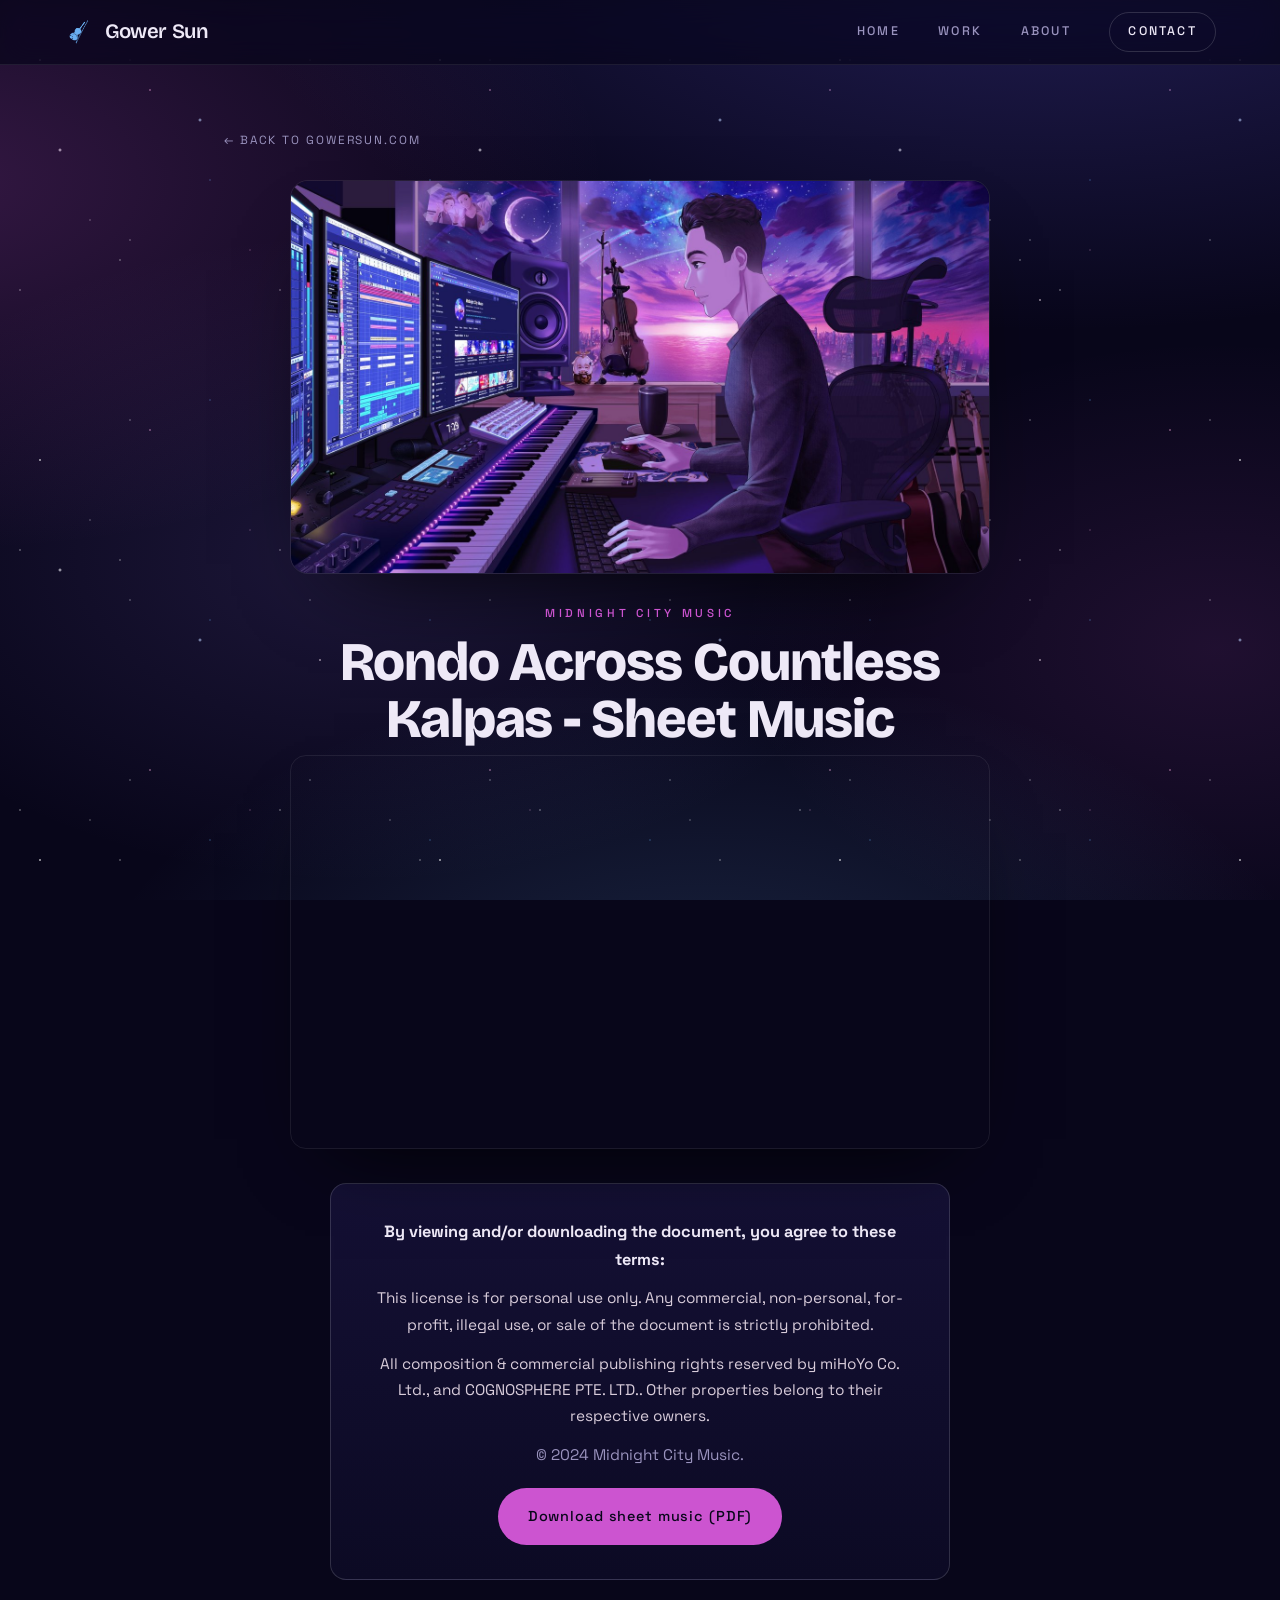
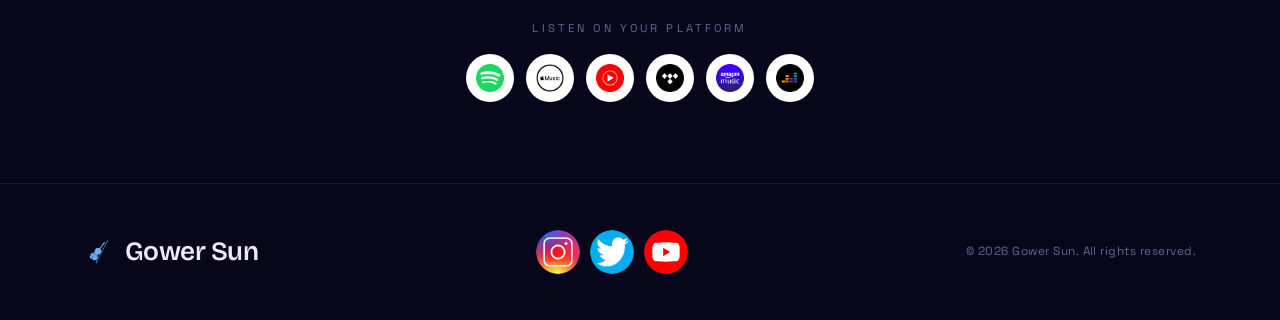
==== acheron-blackswan-dance.html @ 5f8163a7 "Add files via upload" ====
<!DOCTYPE html>
<html lang="en">
<head>
  <meta charset="UTF-8" />
  <meta name="viewport" content="width=device-width, initial-scale=1.0" />
  <meta name="robots" content="noindex" />
  <title>Rondo Across Countless Kalpas — Sheet Music · Gower Sun</title>
  <meta name="description" content="Free violin lead sheet music for Rondo Across Countless Kalpas (Acheron × Black Swan), arranged by Gower Sun (Midnight City Music)." />
  <link rel="icon" href="assets/favicon.svg" type="image/svg+xml" />
  <link rel="preconnect" href="https://fonts.googleapis.com" />
  <link rel="preconnect" href="https://fonts.gstatic.com" crossorigin />
  <link href="https://fonts.googleapis.com/css2?family=Bricolage+Grotesque:opsz,wght@12..96,600..800&family=Fraunces:ital,opsz,wght@1,9..144,400&family=Space+Grotesk:wght@400;500;600&display=swap" rel="stylesheet" />
  <link rel="stylesheet" href="assets/css/style.css" />
</head>
<body>
  <header class="nav is-scrolled" id="nav">
    <a class="nav__brand" href="index.html" aria-label="Gower Sun — home">
      <img class="nav__mark" src="assets/favicon.svg" alt="" aria-hidden="true" />
      <span>Gower Sun</span>
    </a>
    <nav class="nav__links" aria-label="Primary">
      <a class="nav__link" href="index.html">Home</a>
      <a class="nav__link" href="index.html#work">Work</a>
      <a class="nav__link" href="index.html#composer">About</a>
      <a class="nav__link nav__link--cta" href="index.html#contact">Contact</a>
    </nav>
  </header>

  <main class="subpage">
    <div class="wrap">
      <a class="backlink" href="index.html">&larr; Back to gowersun.com</a>
      <div class="sheet">
        <img class="sheet__banner" src="assets/img/mcm/gower-lofi.jpg" alt="Gower Sun — Midnight City Music" />
        <span class="eyebrow sheet__eyebrow">Midnight City Music</span>
        <h1 class="sheet__title">Rondo Across Countless Kalpas - Sheet Music</h1>

        <div class="video-embed">
          <iframe src="https://www.youtube.com/embed/4YBAHceBN7g?rel=0" title="Rondo Across Countless Kalpas — Gower Sun"
            loading="lazy"
            allow="accelerometer; autoplay; clipboard-write; encrypted-media; gyroscope; picture-in-picture; web-share" allowfullscreen></iframe>
        </div>

        <div class="terms">
          <strong>By viewing and/or downloading the document, you agree to these terms:</strong>
          <p>This license is for personal use only. Any commercial, non-personal, for-profit, illegal use, or sale of the document is strictly prohibited.</p>
          <p>All composition &amp; commercial publishing rights reserved by miHoYo Co. Ltd., and COGNOSPHERE PTE. LTD.. Other properties belong to their respective owners.</p>
          <p>&copy; 2024 Midnight City Music.</p>
          <a class="btn terms__download" href="assets/files/rondo-kalpas-violin.pdf" download>Download sheet music (PDF)</a>
        </div>

        <div class="streaming-block">
          <p class="streaming-block__label">Listen on your platform</p>
          <div class="streaming-row">
            <a href="https://open.spotify.com/artist/7m8WHbipF4Y3BpIiMeiUiY" target="_blank" rel="noopener" aria-label="Spotify"><img src="assets/img/mcm/spotify.png" alt="Spotify" /></a>
            <a href="https://music.apple.com/artist/midnight-city-music/1606535807" target="_blank" rel="noopener" aria-label="Apple Music"><img src="assets/img/mcm/apple-music-black.png" alt="Apple Music" /></a>
            <a href="https://music.youtube.com/channel/UCaTIL37a2ff7Pj2XrF3CdkQ" target="_blank" rel="noopener" aria-label="YouTube Music"><img src="assets/img/mcm/youtube-music.png" alt="YouTube Music" /></a>
            <a href="https://listen.tidal.com/artist/30380402" target="_blank" rel="noopener" aria-label="Tidal"><img src="assets/img/mcm/tidal.png" alt="Tidal" /></a>
            <a href="https://music.amazon.ca/artists/B09R78QPCX/midnight-city-music" target="_blank" rel="noopener" aria-label="Amazon Music"><img src="assets/img/mcm/amazon-music.png" alt="Amazon Music" /></a>
            <a href="https://www.deezer.com/en/artist/158646762" target="_blank" rel="noopener" aria-label="Deezer"><img src="assets/img/mcm/deezer.png" alt="Deezer" /></a>
          </div>
        </div>
      </div>
    </div>
  </main>

  <footer class="footer">
    <div class="wrap footer__grid">
      <div class="footer__brand"><img class="nav__mark" src="assets/favicon.svg" alt="" aria-hidden="true" />Gower Sun</div>
      <div class="socials" aria-label="Profiles">
        <a class="social social--icon" href="https://instagram.com/gower_music" target="_blank" rel="noopener" aria-label="Instagram"><img src="assets/img/social/instagram.png" alt="Instagram" /></a>
        <a class="social social--icon" href="https://twitter.com/gowersun" target="_blank" rel="noopener" aria-label="Twitter"><img src="assets/img/social/twitter.png" alt="Twitter" /></a>
        <a class="social social--icon social--yt" href="https://www.youtube.com/@gowersun/" target="_blank" rel="noopener" aria-label="YouTube"><img src="assets/img/social/youtube.png" alt="YouTube" /></a>
      </div>
      <div class="footer__legal">&copy; <span id="year"></span> Gower Sun. All rights reserved.</div>
    </div>
  </footer>
  <script>document.getElementById("year").textContent = new Date().getFullYear();</script>
</body>
</html>
---- assets/css/style.css ----
/* ============================================================
   GOWER SUN — Composer · Producer · Violinist
   Design system: near-black "ink" + electric cyan signal.
   Signature: a living bowed-string waveform threading the page.
   ============================================================ */

:root {
  /* Cinematic galaxy — deep space indigo with nebula pink/blue */
  --ink:      #08061A;   /* deep space */
  --ink-2:    #0C0A24;
  --panel:    #141034;   /* indigo panel */
  --panel-2:  #1C1547;
  --cyan:     #CC54D0;   /* nebula orchid — primary (var name kept for legacy refs) */
  --cyan-dim: #8E3AA0;
  --electric: #6AAFF2;   /* sky/periwinkle blue — secondary */
  --amber:    #EBA4D2;   /* soft nebula pink highlight */
  --indigo:   #4A42AE;   /* deep indigo */
  --indigo-lt:#6E66DE;   /* lighter indigo — same hue, brighter */
  --bone:     #EEE9F7;   /* soft lavender-white */
  --slate:    #9A93BE;
  --slate-2:  #6B6493;
  --line:     rgba(255,255,255,0.08);
  --line-2:   rgba(255,255,255,0.15);

  --shadow-glow: 0 0 0 1px rgba(204,84,208,0.25), 0 18px 60px -20px rgba(204,84,208,0.35);

  --font-display: "Bricolage Grotesque", "Space Grotesk", system-ui, sans-serif;
  --font-serif:   "Fraunces", Georgia, serif;
  --font-body:    "Space Grotesk", system-ui, -apple-system, sans-serif;

  --wrap: 1240px;
  --gutter: clamp(20px, 5vw, 72px);

  --ease-out: cubic-bezier(.16, 1, .3, 1);
}

* { box-sizing: border-box; }

html { scroll-behavior: smooth; -webkit-text-size-adjust: 100%; }
@media (prefers-reduced-motion: reduce) {
  html { scroll-behavior: auto; }
}

body {
  margin: 0;
  background-color: var(--ink);
  /* deep-space nebula clouds (fixed) + a dense multi-layer starfield */
  background-image:
    radial-gradient(120% 85% at 82% -10%, rgba(74,66,174,0.42), transparent 55%),
    radial-gradient(95% 75% at -5% 20%, rgba(204,84,208,0.22), transparent 55%),
    radial-gradient(90% 80% at 55% 118%, rgba(106,175,242,0.20), transparent 55%),
    radial-gradient(70% 60% at 28% 62%, rgba(138,110,220,0.16), transparent 60%),
    radial-gradient(60% 55% at 95% 72%, rgba(204,84,208,0.12), transparent 62%),
    radial-gradient(1px 1px at 20px 30px, rgba(255,255,255,0.85), transparent),
    radial-gradient(1.5px 1.5px at 150px 90px, rgba(235,164,210,0.7), transparent),
    radial-gradient(1px 1px at 210px 180px, rgba(106,175,242,0.65), transparent),
    radial-gradient(1px 1px at 90px 220px, rgba(255,255,255,0.6), transparent),
    radial-gradient(1px 1px at 130px 60px, rgba(255,255,255,0.7), transparent),
    radial-gradient(2px 2px at 60px 150px, rgba(255,255,255,0.9), transparent),
    radial-gradient(1px 1px at 250px 250px, rgba(235,164,210,0.55), transparent),
    radial-gradient(1.5px 1.5px at 300px 40px, rgba(160,190,255,0.7), transparent);
  background-repeat: no-repeat, no-repeat, no-repeat, no-repeat, no-repeat, repeat, repeat, repeat, repeat, repeat, repeat, repeat, repeat;
  background-size: auto, auto, auto, auto, auto, 260px 260px, 340px 340px, 220px 220px, 300px 300px, 180px 180px, 420px 420px, 280px 280px, 500px 500px;
  background-attachment: fixed, fixed, fixed, fixed, fixed, fixed, fixed, fixed, fixed, fixed, fixed, fixed, fixed;
  color: var(--bone);
  font-family: var(--font-body);
  font-size: 16px;
  line-height: 1.6;
  -webkit-font-smoothing: antialiased;
  text-rendering: optimizeLegibility;
  overflow-x: hidden;
}

/* a second, brighter starfield that gently twinkles (opacity = GPU-composited) */
body::before {
  content: ""; position: fixed; inset: 0; z-index: -1; pointer-events: none;
  background-image:
    radial-gradient(1.5px 1.5px at 40px 60px, rgba(255,255,255,0.95), transparent),
    radial-gradient(2px 2px at 200px 120px, rgba(190,210,255,0.85), transparent),
    radial-gradient(1.5px 1.5px at 320px 300px, rgba(255,235,250,0.8), transparent),
    radial-gradient(1px 1px at 120px 260px, rgba(255,255,255,0.8), transparent);
  background-size: 400px 400px, 520px 520px, 360px 360px, 300px 300px;
  background-repeat: repeat;
  animation: twinkle 5.5s ease-in-out infinite alternate;
}
@keyframes twinkle { from { opacity: .4; } to { opacity: .95; } }

img { max-width: 100%; display: block; }
a { color: inherit; text-decoration: none; }

::selection { background: var(--cyan); color: var(--ink); }

/* ---- Utility ---- */
.wrap { max-width: var(--wrap); margin-inline: auto; padding-inline: var(--gutter); }

.eyebrow {
  font-family: var(--font-body);
  font-size: 0.72rem;
  font-weight: 500;
  letter-spacing: 0.32em;
  text-transform: uppercase;
  color: var(--cyan);
}
.eyebrow--slate { color: var(--slate); }

.serif-accent {
  font-family: var(--font-serif);
  font-style: italic;
  font-weight: 400;
}

/* skip link */
.skip {
  position: absolute; left: -999px; top: 0; z-index: 200;
  background: var(--cyan); color: var(--ink); padding: 10px 16px; border-radius: 0 0 8px 0;
  font-weight: 600;
}
.skip:focus { left: 0; }

/* focus visibility */
:focus-visible {
  outline: 2px solid var(--cyan);
  outline-offset: 3px;
  border-radius: 2px;
}

/* ============================================================
   NAV
   ============================================================ */
.nav {
  position: fixed; inset: 0 0 auto 0; z-index: 100;
  display: flex; align-items: center; justify-content: space-between;
  padding: 18px var(--gutter);
  transition: background .4s var(--ease-out), border-color .4s var(--ease-out), padding .4s var(--ease-out);
  border-bottom: 1px solid transparent;
}
.nav.is-scrolled {
  background: rgba(8,6,26,0.72);
  backdrop-filter: blur(14px) saturate(1.4);
  -webkit-backdrop-filter: blur(14px) saturate(1.4);
  border-bottom-color: var(--line);
  padding-block: 12px;
}
.nav__brand {
  display: inline-flex; align-items: center; gap: 11px;
  font-family: var(--font-display);
  font-weight: 600; letter-spacing: -0.02em; font-size: 1.28rem;
}
/* violin favicon (self-contained SVG, already tinted #6AAFF2) */
.nav__mark {
  width: 30px; height: 30px; flex: 0 0 auto;
  object-fit: contain;
}
.nav__links { display: flex; align-items: center; gap: clamp(16px, 3vw, 40px); }
.nav__link {
  position: relative;
  font-size: 0.78rem; letter-spacing: 0.18em; text-transform: uppercase;
  color: var(--slate); font-weight: 500;
  transition: color .25s;
}
.nav__link::after {
  content: ""; position: absolute; left: 0; bottom: -6px; height: 1px; width: 0;
  background: var(--cyan); transition: width .3s var(--ease-out);
}
.nav__link:hover, .nav__link:focus-visible { color: var(--bone); }
.nav__link:hover::after, .nav__link:focus-visible::after { width: 100%; }
.nav__link--cta {
  color: var(--bone);
  border: 1px solid var(--line-2);
  padding: 9px 18px; border-radius: 999px;
}
.nav__link--cta::after { display: none; }
.nav__link--cta:hover {
  border-color: var(--cyan);
  box-shadow: var(--shadow-glow);
  color: var(--cyan);
}

/* ============================================================
   HERO
   ============================================================ */
.hero {
  position: relative;
  min-height: 100svh;
  display: flex; align-items: flex-end;
  padding-bottom: clamp(48px, 9vh, 120px);
  overflow: hidden;
  isolation: isolate;
}

/* studio backdrop */
.hero__bg {
  position: absolute; inset: 0; z-index: -3;
  will-change: transform;
}
.hero__bg img {
  /* over-the-shoulder studio shot — subject sits on the right, studio fills
     the left/centre behind the text (darkened by the vignette) */
  width: 100%; max-width: none; height: 100%; object-fit: cover;
  object-position: center 50%;
  filter: saturate(0.92) contrast(1.06) brightness(0.66);
}

/* darkening scrims so text always reads (accessibility) */
.hero::before {
  content: ""; position: absolute; inset: 0; z-index: -2;
  background:
    /* left shade for the text — near-opaque on the far left so nothing shows
       through behind the words, fading out before the face on the right */
    linear-gradient(90deg, rgba(8,6,26,0.99) 0%, rgba(8,6,26,0.95) 30%, rgba(8,6,26,0.55) 48%, transparent 66%),
    /* gentle bottom grounding */
    linear-gradient(180deg, transparent 42%, rgba(8,6,26,0.32) 78%, rgba(8,6,26,0.9) 100%),
    /* soft vignette darkening the edges/corners, brightest over the face */
    radial-gradient(120% 125% at 68% 38%, transparent 40%, rgba(8,6,26,0.62) 100%);
}
.hero::after { /* warm neon atmosphere: magenta + violet + a lick of amber */
  content: ""; position: absolute; z-index: -2; inset: auto -10% -34% -10%; height: 70%;
  background:
    radial-gradient(55% 100% at 22% 100%, rgba(204,84,208,0.26), transparent 68%),
    radial-gradient(50% 90% at 78% 100%, rgba(106,175,242,0.22), transparent 70%),
    radial-gradient(40% 70% at 50% 100%, rgba(235,164,210,0.12), transparent 72%);
  pointer-events: none;
}

.hero__inner {
  position: relative; width: 100%;
  /* shift the text block ~10% of the page width to the left, but never past the
     left gutter on smaller screens (clamps to the available space) */
  transform: translateX(calc(-1 * min(10vw, max(0px, (100vw - var(--wrap)) / 2))));
}

.hero__eyebrow {
  display: flex; align-items: center; gap: 14px;
  margin-bottom: clamp(18px, 3vw, 28px);
}
.hero__eyebrow .serif-accent { color: var(--bone); font-size: 1.05rem; }
.hero__eyebrow .dot { width: 5px; height: 5px; border-radius: 50%; background: var(--cyan); }
/* one consistent typeface for the whole role line, a few points larger */
.hero__roles {
  font-family: var(--font-serif); font-style: italic; font-weight: 400;
  color: var(--bone); font-size: 1.35rem; line-height: 1.2; letter-spacing: 0.005em;
}
.hero__roles .dotsep {
  color: var(--cyan); font-style: normal; margin: 0 0.45em;
  vertical-align: middle; /* sits at mid-height between words */
}

.hero__title {
  font-family: var(--font-display);
  font-weight: 800;
  letter-spacing: -0.035em;
  line-height: 0.86;
  font-size: clamp(4rem, 17vw, 15rem);
  margin: 0;
  text-transform: uppercase;
}
.hero__title .line { display: block; overflow: hidden; }
.hero__title .line > span { display: block; }
.hero__title .accent { color: var(--indigo-lt); } /* lighter indigo */

.hero__meta {
  margin-top: clamp(22px, 4vw, 38px);
  display: flex; flex-wrap: wrap; align-items: center; gap: 18px 28px;
  max-width: 620px;
}
.hero__lede {
  color: var(--slate); font-size: clamp(0.95rem, 1.4vw, 1.1rem);
  max-width: 440px;
}

/* the living string canvas */
.string-field {
  position: absolute; left: 0; right: 0; z-index: -1;
  height: 220px; pointer-events: none;
}
.string-field--hero { bottom: 22%; }

/* scroll cue */
.scroll-cue {
  position: absolute; left: var(--gutter); bottom: 26px; z-index: 2;
  display: flex; align-items: center; gap: 12px;
  color: var(--slate); font-size: 0.7rem; letter-spacing: 0.24em; text-transform: uppercase;
}
.scroll-cue__rail { width: 1px; height: 42px; background: var(--line-2); position: relative; overflow: hidden; }
.scroll-cue__rail::after {
  content: ""; position: absolute; top: -50%; left: 0; width: 100%; height: 50%;
  background: var(--cyan); animation: cueDrop 2.2s var(--ease-out) infinite;
}
@keyframes cueDrop { 0% { transform: translateY(-100%); } 60%,100% { transform: translateY(300%); } }

/* ============================================================
   SECTION SCAFFOLD
   ============================================================ */
.section { position: relative; padding-block: clamp(80px, 12vh, 160px); }
.section--tight { padding-block: clamp(60px, 8vh, 110px); }

.section-head {
  display: grid; grid-template-columns: 1fr; gap: 16px;
  margin-bottom: clamp(40px, 6vw, 72px);
  max-width: 900px;
}
.section-head__title {
  font-family: var(--font-display);
  font-weight: 700; letter-spacing: -0.02em; line-height: 1;
  font-size: clamp(2.4rem, 6vw, 5rem);
  margin: 0;
}
.section-head__title em { font-family: var(--font-serif); font-style: italic; font-weight: 400; color: var(--cyan); }
.section-head__sub { color: var(--slate); max-width: 520px; }
.section-index {
  font-family: var(--font-body); font-size: 0.72rem; letter-spacing: 0.3em;
  color: var(--slate-2); text-transform: uppercase;
}

/* clear straight divider between sections */
.section-rule {
  border: none; height: 1px; margin: 0;
  background: linear-gradient(90deg, transparent, var(--line-2) 12%, var(--cyan-dim) 50%, var(--line-2) 88%, transparent);
  opacity: 0.75;
}

/* string divider between sections */
.divider-string { display: block; width: 100%; height: 60px; overflow: visible; }
.divider-string path { fill: none; stroke: var(--cyan-dim); stroke-width: 1.5; }

/* ============================================================
   WORK / SELECTED RELEASES
   ============================================================ */
.work-grid {
  display: grid;
  grid-template-columns: repeat(5, 1fr); /* 5 cols × 3 rows = 15 covers */
  gap: 14px;
}
.release { border-radius: 8px; }
.release {
  position: relative; display: block; aspect-ratio: 1; overflow: hidden;
  background: var(--panel); border: 1px solid var(--line); border-radius: 12px;
  transition: transform .4s var(--ease-out), border-color .4s, box-shadow .4s;
  will-change: transform;
}
.release:hover, .release:focus-visible {
  transform: translateY(-6px);
  border-color: rgba(204,84,208,0.4);
  box-shadow: 0 24px 60px -30px rgba(204,84,208,0.5);
}
.release img { width: 100%; height: 100%; object-fit: cover; transition: transform .6s var(--ease-out), filter .6s; filter: saturate(0.95); }
.release:hover img, .release:focus-visible img { transform: scale(1.06); filter: saturate(1.12); }
.release::after {
  content: ""; position: absolute; inset: 0;
  background: linear-gradient(180deg, transparent 55%, rgba(8,6,26,0.55));
  opacity: 0; transition: opacity .4s;
}
.release:hover::after, .release:focus-visible::after { opacity: 1; }
.release__play { display: none; } /* no play button on hover */

/* ============================================================
   ABOUT
   ============================================================ */
/* body column ~25% narrower so the bio takes a bit more vertical space */
.about { display: grid; grid-template-columns: 1fr 0.78fr; gap: clamp(32px, 6vw, 80px); align-items: center; }
.about__portrait {
  position: relative; border-radius: 14px; overflow: hidden;
  aspect-ratio: 4 / 5; background: var(--panel);
  border: 1px solid var(--line);
}
.about__portrait img {
  width: 100%; height: 100%; object-fit: cover; object-position: center 32%;
  /* subtle cool colour-correction, keeps skin tones readable */
  filter: saturate(0.9) contrast(1.05) brightness(0.98);
}
.about__portrait::after { /* gentle grade: cyan lift up top, darken toward the base */
  content: ""; position: absolute; inset: 0;
  background:
    radial-gradient(80% 55% at 70% 0%, rgba(204,84,208,0.16), transparent 70%),
    linear-gradient(180deg, transparent 55%, rgba(8,6,26,0.45));
}
.about__portrait::before {
  content: ""; position: absolute; inset: 0; z-index: 2; pointer-events: none;
  box-shadow: inset 0 0 70px -18px rgba(8,6,26,0.85);
}
.about__body p { color: #D8CCDA; margin: 0 0 1.1em; font-size: 1.12rem; line-height: 1.7; }
.about__pull {
  font-family: var(--font-serif); font-style: italic; font-weight: 400;
  font-size: clamp(1.3rem, 2.4vw, 2rem); line-height: 1.3; color: var(--bone);
  border-left: 2px solid var(--cyan); padding-left: 22px; margin: 28px 0;
}
.clients { margin-top: 30px; }
.clients p { margin: 10px 0 0; color: #D8CCDA; font-size: 0.98rem; letter-spacing: 0.01em; }
.credits { margin-top: 30px; display: grid; grid-template-columns: repeat(3, 1fr); gap: 20px; border-top: 1px solid var(--line); padding-top: 26px; }
.credit__k { font-family: var(--font-display); font-weight: 700; font-size: clamp(1.4rem, 3vw, 2.2rem); color: var(--cyan); }
.credit__v { font-size: 0.72rem; letter-spacing: 0.16em; text-transform: uppercase; color: var(--slate); margin-top: 4px; }

/* ============================================================
   THE PLAYER — looping video section
   ============================================================ */
.player {
  position: relative; overflow: hidden; isolation: isolate;
  padding-block: clamp(64px, 10.5vh, 120px); /* ~15% taller */
  /* tall cinematic band, content vertically centred */
  display: grid; align-content: center;
  min-height: clamp(460px, 66vh, 660px);
}
.player__wrap { width: 100%; }
.player__video {
  position: absolute; inset: 0; z-index: -2;
  width: 100%; height: 100%; object-fit: cover;
  filter: saturate(1.05) contrast(1.03);
}
.player__scrim {
  position: absolute; inset: 0; z-index: -1;
  /* darker toward the right so the text (now on the right two-thirds) stays legible */
  background:
    /* fade ALL four edges into the page colour so the video has no hard border */
    linear-gradient(180deg, var(--ink) 0%, transparent 24%),
    linear-gradient(0deg,   var(--ink) 0%, transparent 26%),
    linear-gradient(90deg,  var(--ink) 0%, transparent 18%),
    linear-gradient(270deg, var(--ink) 0%, transparent 16%),
    /* keep the right two-thirds darker so the text stays legible */
    linear-gradient(90deg, rgba(8,6,26,0.12) 0%, rgba(8,6,26,0.35) 30%, rgba(8,6,26,0.82) 62%, rgba(8,6,26,0.95) 100%),
    radial-gradient(70% 120% at 92% 40%, rgba(204,84,208,0.18), transparent 60%);
}
.player__inner { position: relative; max-width: 460px; margin-left: auto; } /* right third */
/* dark translucent card around the body text only (not the title) */
.player__body {
  background: rgba(8,6,26,0.55);
  -webkit-backdrop-filter: blur(7px); backdrop-filter: blur(7px);
  border: 1px solid var(--line);
  border-radius: 16px;
  padding: clamp(22px, 2.6vw, 32px);
  box-shadow: 0 34px 80px -34px rgba(0,0,0,0.85);
}
.player__body p { color: #EADFEC; margin: 0 0 1.1em; font-size: 1.12rem; line-height: 1.7; }
.player__body p:last-child { margin-bottom: 0; }
.player__body p:first-of-type { color: var(--bone); }
.player__body .about__pull { color: var(--bone); }
.player__body .credit__v { color: #C7B7CE; }

/* ============================================================
   PARTNERS / CLIENTS
   ============================================================ */
.section-head--center { margin-inline: auto; text-align: center; align-items: center; justify-items: center; }
/* smaller heading for the partners wall */
#partners .section-head__title { font-size: clamp(1.9rem, 4vw, 3.2rem); }
/* three tidy rows (3 · 4 · 3), logos close together */
.logo-wall {
  display: flex; flex-direction: column; align-items: center;
  gap: clamp(18px, 2.4vw, 32px);
  max-width: 760px; margin: 0 auto;
}
.logo-row {
  display: flex; flex-wrap: wrap; justify-content: center; align-items: center;
  gap: clamp(22px, 3vw, 40px);
}
.logo-wall__logo {
  height: clamp(46px, 6.4vw, 72px); width: auto;
  max-width: clamp(180px, 24vw, 280px); object-fit: contain;
  filter: brightness(0) invert(1);
  opacity: 0.72;
  transition: opacity .3s, transform .3s var(--ease-out);
}
.logo-wall__logo:hover { opacity: 1; transform: translateY(-3px); }
/* EON a little larger */
.logo-wall__logo--eon {
  height: clamp(74px, 10.4vw, 118px);
  max-width: clamp(240px, 32vw, 380px);
}
/* VMO 1.5× larger than EON */
.logo-wall__logo--vmo {
  height: clamp(111px, 15.6vw, 177px);
  max-width: clamp(320px, 44vw, 520px);
}
/* miHoYo + apm read small, matched to the wordmark logos */
.logo-wall__logo--mihoyo { height: clamp(30px, 4.2vw, 46px); }
.logo-wall__logo--apm    { height: clamp(38px, 5.2vw, 58px); }

/* ============================================================
   CTA / FOOTER
   ============================================================ */
.cta {
  text-align: center; padding-block: clamp(90px, 16vh, 200px);
  position: relative; overflow: hidden;
}
.cta__title {
  font-family: var(--font-display); font-weight: 800; letter-spacing: -0.03em;
  font-size: clamp(2.6rem, 9vw, 8rem); line-height: 0.9; margin: 0 0 8px;
}
.cta__title em { font-family: var(--font-serif); font-style: italic; font-weight: 400; color: var(--cyan); }
.cta__lead { color: var(--slate); max-width: 440px; margin: 18px auto 40px; }

.btn {
  display: inline-flex; align-items: center; gap: 12px;
  font-family: var(--font-body); font-weight: 500; font-size: 0.9rem;
  letter-spacing: 0.06em;
  padding: 16px 30px; border-radius: 999px;
  background: var(--cyan); color: var(--ink);
  transition: transform .3s var(--ease-out), box-shadow .3s, background .3s;
}
.btn:hover, .btn:focus-visible { transform: translateY(-3px); box-shadow: 0 20px 50px -18px rgba(204,84,208,0.7); }
.btn--ghost { background: transparent; color: var(--bone); border: 1px solid var(--line-2); }
.btn--ghost:hover { border-color: var(--cyan); color: var(--cyan); box-shadow: none; }
.btn svg { transition: transform .3s var(--ease-out); }
.btn:hover svg { transform: translateX(4px); }

.footer {
  border-top: 1px solid var(--line);
  padding-block: 46px;
}
.footer__grid { display: flex; flex-wrap: wrap; gap: 24px; align-items: center; justify-content: space-between; }
.footer__brand { display: inline-flex; align-items: center; gap: 11px; font-family: var(--font-display); font-weight: 600; letter-spacing: -0.02em; font-size: 1.65rem; }
.socials { display: flex; gap: 10px; flex-wrap: wrap; }
.social {
  display: inline-flex; align-items: center; gap: 8px;
  font-size: 0.74rem; letter-spacing: 0.12em; text-transform: uppercase; color: var(--slate);
  border: 1px solid var(--line); padding: 9px 16px; border-radius: 999px;
  transition: .25s;
}
.social:hover, .social:focus-visible { color: var(--cyan); border-color: rgba(204,84,208,0.4); }
.footer__legal { color: var(--slate-2); font-size: 0.74rem; letter-spacing: 0.04em; }

/* ============================================================
   CONTACT PAGE
   ============================================================ */
.contact-main { min-height: 100svh; display: flex; align-items: center; padding-top: 90px; }
.contact-grid { display: grid; grid-template-columns: 1.1fr 0.9fr; gap: clamp(40px, 7vw, 90px); align-items: center; width: 100%; }
.contact-lead__title {
  font-family: var(--font-display); font-weight: 800; letter-spacing: -0.03em;
  font-size: clamp(3rem, 8vw, 6.5rem); line-height: 0.9; margin: 18px 0 24px;
}
.contact-lead__title em { font-family: var(--font-serif); font-style: italic; font-weight: 400; color: var(--cyan); }
.contact-lead p { color: var(--slate); max-width: 420px; }

/* email box sits on the right, beside the "Let's talk music" text
   (contact form removed — static site has no backend) */
.contact-email .gate { margin: 0; }

.gate {
  background: linear-gradient(180deg, var(--panel), var(--ink-2));
  border: 1px solid var(--line); border-radius: 16px;
  padding: clamp(24px, 4vw, 40px);
  box-shadow: 0 40px 80px -40px rgba(0,0,0,0.8);
}
.gate__label { font-size: 0.72rem; letter-spacing: 0.22em; text-transform: uppercase; color: var(--slate); }
.gate__q {
  font-family: var(--font-display); font-weight: 700; font-size: 1.5rem; margin: 14px 0 20px;
  display: flex; align-items: center; gap: 12px;
}
.gate__q .op { color: var(--cyan); }
.gate__input {
  width: 100%; background: var(--ink); border: 1px solid var(--line-2); border-radius: 10px;
  color: var(--bone); font-family: var(--font-body); font-size: 1.05rem; padding: 14px 16px;
  transition: border-color .25s, box-shadow .25s;
}
.gate__input:focus { outline: none; border-color: var(--cyan); box-shadow: 0 0 0 3px rgba(204,84,208,0.18); }
.gate__row { display: flex; gap: 12px; margin-top: 14px; }
.gate__btn {
  flex: 0 0 auto; border: none; cursor: pointer;
  font-family: var(--font-body); font-weight: 500; font-size: 0.95rem;
  padding: 14px 24px; border-radius: 10px; background: var(--cyan); color: var(--ink);
  transition: transform .2s, box-shadow .25s, opacity .2s;
}
.gate__btn:hover { transform: translateY(-2px); box-shadow: 0 14px 34px -14px rgba(204,84,208,0.7); }
.gate__hint { margin-top: 14px; font-size: 0.8rem; color: var(--slate-2); min-height: 1.2em; }
.gate__hint.is-error { color: #FF6B6B; }

.reveal-card { display: none; }
.reveal-card.is-open { display: block; animation: fadeUp .6s var(--ease-out); }
@keyframes fadeUp { from { opacity: 0; transform: translateY(10px); } to { opacity: 1; transform: none; } }
.reveal-card__email {
  display: flex; align-items: center; justify-content: space-between; gap: 16px;
  background: var(--ink); border: 1px solid rgba(204,84,208,0.35); border-radius: 12px;
  padding: 18px 20px; margin-top: 6px;
}
.reveal-card__addr { font-family: var(--font-body); font-size: clamp(0.95rem, 2.2vw, 1.2rem); color: var(--cyan); word-break: break-all; }
.copy-btn {
  border: 1px solid var(--line-2); background: transparent; color: var(--bone);
  border-radius: 8px; padding: 9px 14px; cursor: pointer; font-family: var(--font-body); font-size: 0.8rem;
  transition: .2s; white-space: nowrap;
}
.copy-btn:hover { border-color: var(--cyan); color: var(--cyan); }

/* social icon buttons — just the round logo, no wrapping circle */
.social--icon {
  padding: 0; width: 44px; height: 44px; border-radius: 50%;
  display: inline-grid; place-items: center;
  background: none; border: none;
}
.social--icon img { width: 100%; height: 100%; border-radius: 50%; object-fit: contain; }
.social--icon:hover, .social--icon:focus-visible {
  transform: translateY(-2px);
}
/* all three social glyphs fill their frames equally — no per-icon scaling needed */
/* centre the social row (e.g. under the contact captcha) */
.socials--center { justify-content: center; }

/* compact email-reveal gate (in contact lead) */
.gate__q {
  font-family: var(--font-display); font-weight: 700; font-size: 1.05rem;
  display: inline-flex; align-items: center; gap: 6px; margin: 0; color: var(--bone); white-space: nowrap;
}

/* contact form */
.cform-wrap {
  background: linear-gradient(180deg, var(--panel), var(--ink-2));
  border: 1px solid var(--line); border-radius: 16px;
  padding: clamp(22px, 3.5vw, 36px);
  box-shadow: 0 40px 80px -50px rgba(0,0,0,0.8);
}
.cform__row { display: grid; grid-template-columns: 1fr 1fr; gap: 16px; }
.cfield { display: flex; flex-direction: column; gap: 7px; margin-bottom: 16px; }
.cfield label { font-size: 0.72rem; letter-spacing: 0.18em; text-transform: uppercase; color: var(--slate); }
.cfield input, .cfield textarea {
  width: 100%; background: var(--ink); border: 1px solid var(--line-2); border-radius: 10px;
  color: var(--bone); font-family: var(--font-body); font-size: 1rem; padding: 13px 15px;
  transition: border-color .25s, box-shadow .25s; resize: vertical;
}
.cfield input:focus, .cfield textarea:focus {
  outline: none; border-color: var(--cyan); box-shadow: 0 0 0 3px rgba(204,84,208,0.18);
}
.cform__submit { margin-top: 4px; border: none; cursor: pointer; }
.cform__note { margin-top: 14px; font-size: 0.85rem; color: var(--slate); min-height: 1.2em; }
.cform__note.is-error { color: #FF8080; }
.cform__note.is-ok { color: var(--electric); }

/* ============================================================
   REVEAL ANIMATION STATES (JS toggles) + reduced motion
   ============================================================ */
[data-reveal] { opacity: 0; transform: translateY(24px); }
.no-anim [data-reveal] { opacity: 1; transform: none; }

@media (prefers-reduced-motion: reduce) {
  [data-reveal] { opacity: 1 !important; transform: none !important; }
  .scroll-cue__rail::after { animation: none; }
  .release__art img, .release { transition: none; }
  body::before { animation: none; opacity: .7; }
}

/* ============================================================
   RESPONSIVE
   ============================================================ */
@media (max-width: 900px) {
  .collage { grid-template-columns: repeat(4, 1fr); }
  .work-grid { grid-template-columns: repeat(3, 1fr); }
  .about { grid-template-columns: 1fr; }
  .about__portrait { max-width: 420px; }
  .player { min-height: 0; }
  .player__inner { margin-left: 0; max-width: none; }
  .contact-grid { grid-template-columns: 1fr; }
  /* on narrow screens use the full-bleed photo */
  .hero__bg { inset: 0; }
  .hero__bg img { width: 100%; object-position: center 46%; }
}
@media (max-width: 620px) {
  .nav__links .nav__link:not(.nav__link--cta) { display: none; }
  .collage { grid-template-columns: repeat(3, 1fr); gap: 6px; }
  .work-grid { grid-template-columns: repeat(2, 1fr); }
  .hero { align-items: flex-end; }
  .credits { grid-template-columns: 1fr 1fr; }
  .footer__grid { flex-direction: column; align-items: flex-start; }
}

/* ============================================================
   SUBPAGES  (links · stream · sheet music · project)
   ============================================================ */
.subpage { padding-top: clamp(96px, 14vh, 140px); padding-bottom: clamp(60px, 9vh, 110px); min-height: 78vh; }
.subpage .wrap { max-width: 960px; }
.backlink {
  display: inline-flex; align-items: center; gap: 8px; margin-bottom: 30px;
  font-size: 0.74rem; letter-spacing: 0.16em; text-transform: uppercase; color: var(--slate);
  transition: color .25s;
}
.backlink:hover { color: var(--cyan); }

/* --- hub (links / stream) --- */
.hub { max-width: 540px; margin-inline: auto; text-align: center; }
.hub__art {
  width: 128px; height: 128px; border-radius: 26px; object-fit: cover;
  margin: 0 auto 22px; border: 1px solid var(--line-2); box-shadow: var(--shadow-glow);
}
.hub__eyebrow { display: block; margin-bottom: 10px; }
.hub__title {
  font-family: var(--font-display); font-weight: 800; letter-spacing: -0.02em;
  font-size: clamp(2rem, 6vw, 3.1rem); line-height: 1.02; margin: 0 0 8px;
}
.hub__title em { font-family: var(--font-serif); font-style: italic; font-weight: 400; color: var(--cyan); }
.hub__tagline { color: var(--slate); margin: 0 auto 30px; max-width: 420px; }
.hub__list { display: flex; flex-direction: column; gap: 13px; text-align: left; }
.hub__grouplabel {
  font-size: 0.7rem; letter-spacing: 0.28em; text-transform: uppercase; color: var(--slate-2);
  margin: 20px 0 -2px; padding-left: 4px;
}

.linkbtn {
  display: flex; align-items: center; gap: 15px;
  background: linear-gradient(180deg, var(--panel), var(--ink-2));
  border: 1px solid var(--line); border-radius: 14px; padding: 13px 16px;
  transition: transform .25s var(--ease-out), border-color .25s, box-shadow .25s;
}
.linkbtn:hover, .linkbtn:focus-visible {
  transform: translateY(-3px); border-color: rgba(204,84,208,0.45);
  box-shadow: 0 20px 44px -24px rgba(204,84,208,0.6);
}
.icon-chip {
  width: 36px; height: 36px; border-radius: 50%; flex: 0 0 auto;
  background: #fff; display: grid; place-items: center; overflow: hidden;
}
.icon-chip img { width: 100%; height: 100%; object-fit: contain; padding: 6px; }
.linkbtn__text { display: flex; flex-direction: column; line-height: 1.25; }
.linkbtn__label { font-family: var(--font-body); font-weight: 500; font-size: 1rem; color: var(--bone); }
.linkbtn__sub { font-size: 0.76rem; color: var(--slate); }
.linkbtn__arrow { margin-left: auto; color: var(--slate-2); transition: transform .25s, color .25s; }
.linkbtn:hover .linkbtn__arrow { color: var(--cyan); transform: translateX(3px); }

/* --- streaming icon row --- */
.streaming-row { display: flex; flex-wrap: wrap; justify-content: center; gap: 12px; margin-top: 8px; }
.streaming-row a {
  width: 48px; height: 48px; border-radius: 50%; background: #fff; overflow: hidden;
  display: grid; place-items: center; border: 1px solid var(--line);
  transition: transform .25s var(--ease-out), box-shadow .25s;
}
.streaming-row a:hover { transform: translateY(-3px); box-shadow: 0 16px 30px -14px rgba(204,84,208,0.6); }
.streaming-row img { width: 100%; height: 100%; object-fit: contain; padding: 9px; }

/* --- sheet-music page --- */
.sheet { max-width: 700px; margin-inline: auto; text-align: center; }
.sheet__banner {
  width: 100%; aspect-ratio: 16 / 9; object-fit: cover; border-radius: 18px;
  border: 1px solid var(--line); margin-bottom: 30px; box-shadow: 0 40px 90px -50px #000;
}
.sheet__eyebrow { display: block; margin-bottom: 12px; }
.sheet__title {
  font-family: var(--font-display); font-weight: 800; letter-spacing: -0.02em;
  font-size: clamp(2rem, 5.4vw, 3.4rem); line-height: 1.04; margin: 0 0 8px;
}
.sheet__title em { font-family: var(--font-serif); font-style: italic; font-weight: 400; color: var(--cyan); }
.sheet__kind { color: var(--slate); margin: 0 0 30px; }
.sheet__license {
  font-size: 0.8rem; color: var(--slate-2); line-height: 1.6;
  max-width: 560px; margin: 30px auto 0; padding-top: 22px; border-top: 1px solid var(--line);
}
/* responsive YouTube embed */
.video-embed {
  position: relative; width: 100%; aspect-ratio: 16 / 9;
  border-radius: 16px; overflow: hidden; border: 1px solid var(--line);
  box-shadow: 0 34px 80px -44px #000; margin: 4px 0 8px;
}
.video-embed iframe { position: absolute; inset: 0; width: 100%; height: 100%; border: 0; }
/* clear, visible licence terms (centred, with the download button inside) */
.terms {
  text-align: center;
  background: linear-gradient(180deg, var(--panel), var(--ink-2));
  border: 1px solid var(--line-2); border-radius: 16px;
  padding: clamp(22px, 3.4vw, 34px); margin: 34px auto 0; max-width: 620px;
  color: #D8CCDA; font-size: 0.96rem; line-height: 1.7;
}
.terms strong { color: var(--bone); display: block; margin-bottom: 12px; font-size: 1.02rem; }
.terms p { margin: 0 0 0.85em; }
.terms p:last-of-type { margin-bottom: 0; color: var(--slate); }
.terms__download { margin-top: 20px; }
.streaming-block { margin-top: 40px; }
.streaming-block__label {
  font-size: 0.7rem; letter-spacing: 0.28em; text-transform: uppercase; color: var(--slate-2); margin-bottom: 16px;
}

/* --- project (arduino) --- */
.project { max-width: 820px; margin-inline: auto; }
.project__head { margin-bottom: 40px; }
.project__title {
  font-family: var(--font-display); font-weight: 800; letter-spacing: -0.02em;
  font-size: clamp(2.4rem, 7vw, 4.4rem); line-height: 1; margin: 6px 0 8px;
}
.project__title em { font-family: var(--font-serif); font-style: italic; font-weight: 400; color: var(--cyan); }
.project__sub { color: var(--slate); font-size: 1.05rem; }
.project__body { color: #D8CCDA; font-size: 1.08rem; line-height: 1.75; }
.project__body h2 {
  font-family: var(--font-display); font-weight: 700; letter-spacing: -0.01em;
  font-size: clamp(1.4rem, 3vw, 1.9rem); color: var(--bone);
  margin: 48px 0 16px; padding-top: 26px; border-top: 1px solid var(--line);
}
.project__body p { margin: 0 0 1.1em; }
.project__body a { color: var(--cyan); text-decoration: underline; text-underline-offset: 3px; }
.project__body a:hover { color: var(--electric); }
.credits-list { list-style: none; padding: 0; margin: 0; display: grid; gap: 10px; }
.credits-list li { color: #D8CCDA; padding-left: 20px; position: relative; }
.credits-list li::before { content: "→"; position: absolute; left: 0; color: var(--cyan); }
.codeblock {
  display: flex; flex-wrap: wrap; gap: 12px; margin: 8px 0 4px;
}
.project__gallery {
  display: grid; grid-template-columns: repeat(auto-fill, minmax(150px, 1fr)); gap: 10px; margin-top: 8px;
}
.project__gallery a { display: block; aspect-ratio: 1; border-radius: 10px; overflow: hidden; border: 1px solid var(--line); background: var(--panel); }
.project__gallery img { width: 100%; height: 100%; object-fit: cover; transition: transform .5s var(--ease-out); }
.project__gallery a:hover img { transform: scale(1.07); }
@media (max-width: 620px) {
  .project__gallery { grid-template-columns: repeat(2, 1fr); }
}
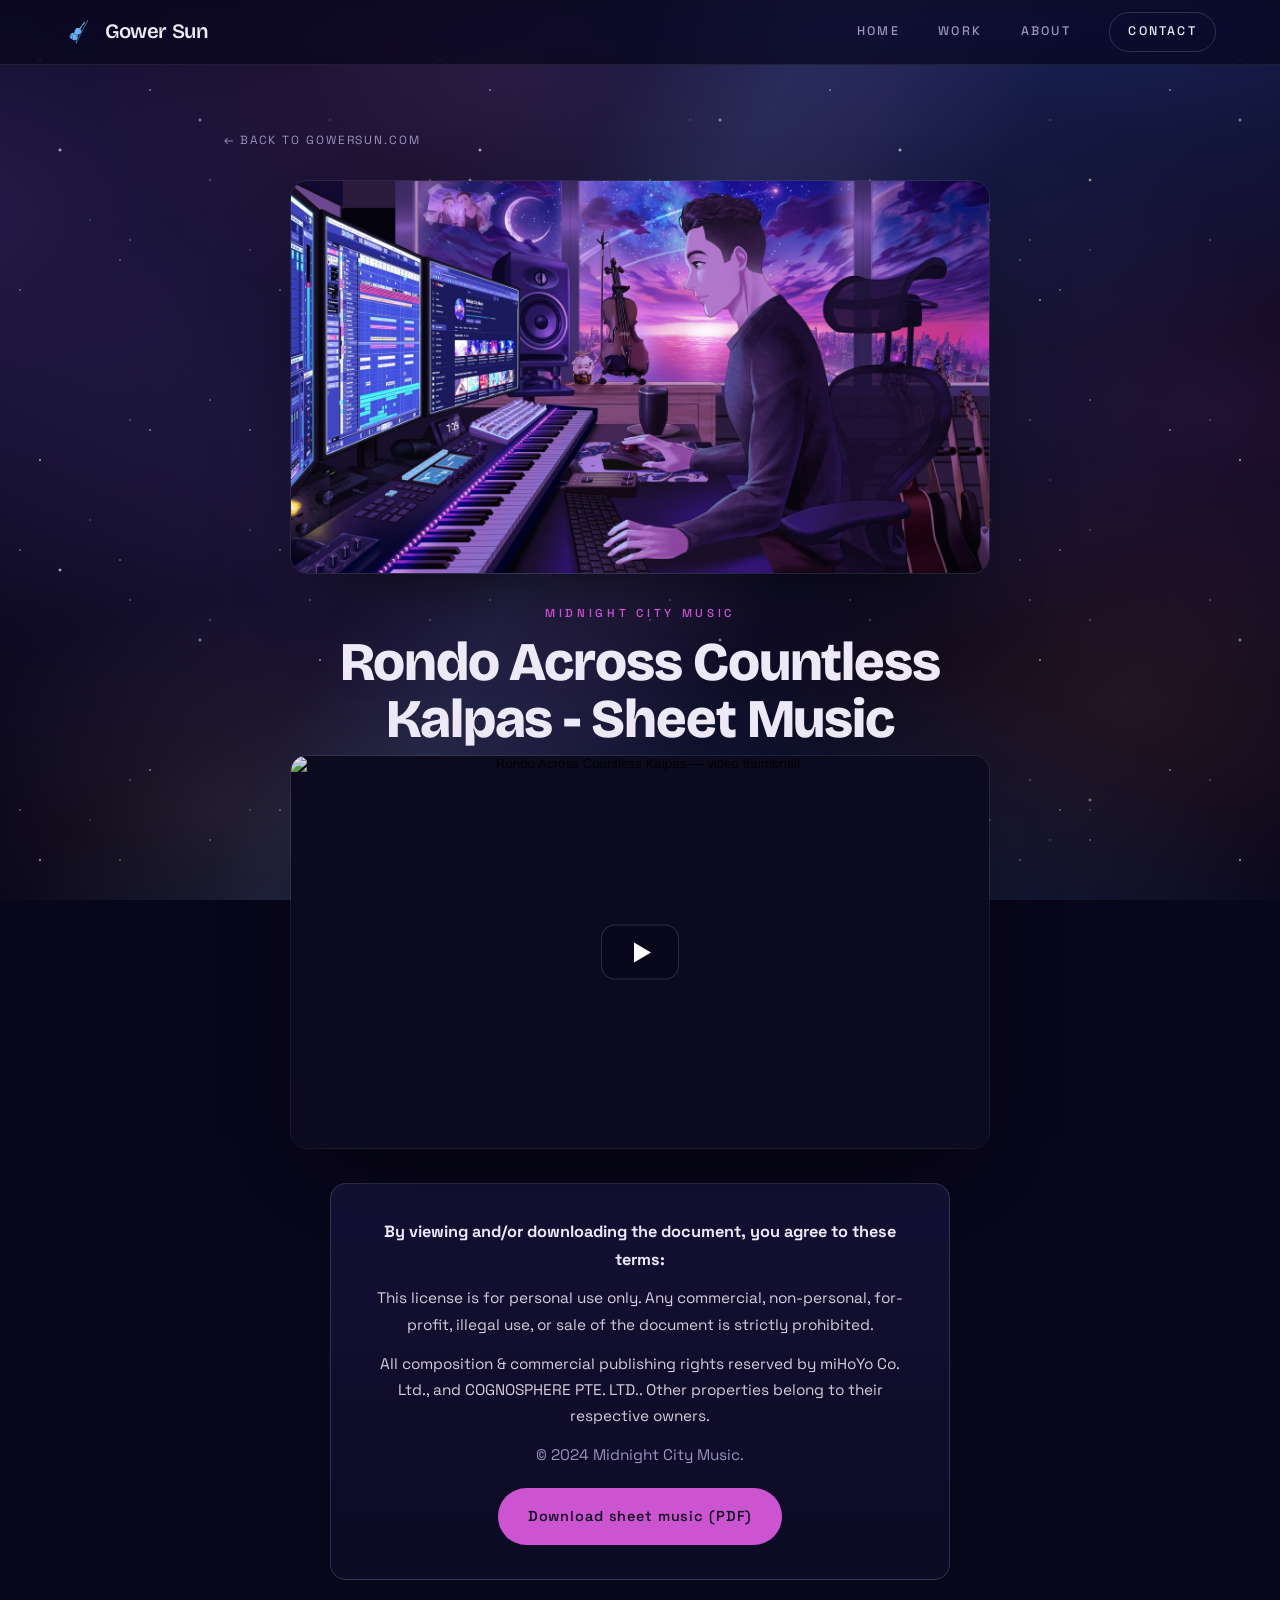
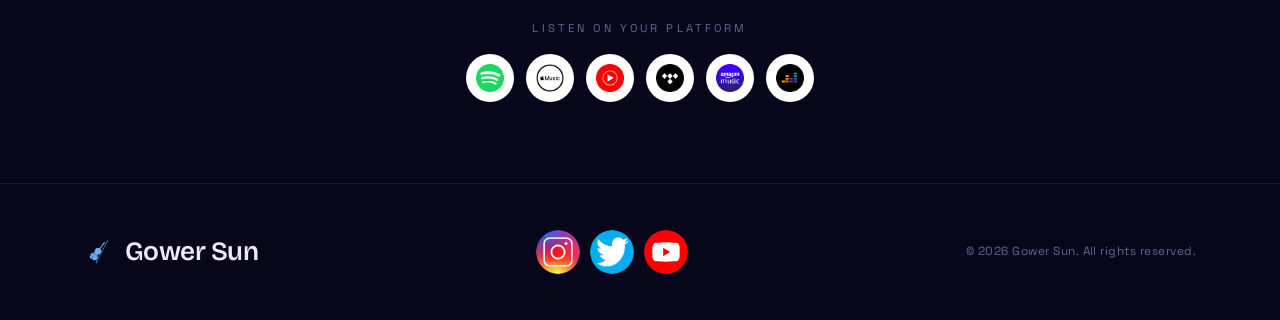
==== commit 45b7d624: "Add files via upload" ====
--- a/acheron-blackswan-dance.html
+++ b/acheron-blackswan-dance.html
@@ -35,9 +35,11 @@
         <h1 class="sheet__title">Rondo Across Countless Kalpas - Sheet Music</h1>
 
         <div class="video-embed">
-          <iframe src="https://www.youtube.com/embed/4YBAHceBN7g?rel=0" title="Rondo Across Countless Kalpas — Gower Sun"
-            loading="lazy"
-            allow="accelerometer; autoplay; clipboard-write; encrypted-media; gyroscope; picture-in-picture; web-share" allowfullscreen></iframe>
+          <button class="ytlite" type="button" data-id="4YBAHceBN7g" aria-label="Play video: Rondo Across Countless Kalpas">
+            <img src="https://i.ytimg.com/vi/4YBAHceBN7g/maxresdefault.jpg" alt="Rondo Across Countless Kalpas — video thumbnail" loading="lazy"
+              onerror="this.onerror=null;this.src='https://i.ytimg.com/vi/4YBAHceBN7g/hqdefault.jpg';" />
+            <span class="ytlite__play" aria-hidden="true"></span>
+          </button>
         </div>
 
         <div class="terms">
@@ -75,5 +77,17 @@
     </div>
   </footer>
   <script>document.getElementById("year").textContent = new Date().getFullYear();</script>
+  <script>
+    document.querySelectorAll(".ytlite").forEach(function (b) {
+      b.addEventListener("click", function () {
+        var f = document.createElement("iframe");
+        f.src = "https://www.youtube.com/embed/" + b.getAttribute("data-id") + "?autoplay=1&rel=0";
+        f.title = b.getAttribute("aria-label") || "Video";
+        f.allow = "accelerometer; autoplay; clipboard-write; encrypted-media; gyroscope; picture-in-picture; web-share";
+        f.allowFullscreen = true;
+        b.replaceWith(f);
+      });
+    });
+  </script>
 </body>
 </html>
--- a/assets/css/style.css
+++ b/assets/css/style.css
@@ -44,24 +44,44 @@
 body {
   margin: 0;
   background-color: var(--ink);
-  /* deep-space nebula clouds (fixed) + a dense multi-layer starfield */
+  /* deep-space galaxy: dense multi-colour starfield + a milky-way haze band +
+     blue-heavy nebula clouds with warm accents scattered through */
   background-image:
-    radial-gradient(120% 85% at 82% -10%, rgba(74,66,174,0.42), transparent 55%),
-    radial-gradient(95% 75% at -5% 20%, rgba(204,84,208,0.22), transparent 55%),
-    radial-gradient(90% 80% at 55% 118%, rgba(106,175,242,0.20), transparent 55%),
-    radial-gradient(70% 60% at 28% 62%, rgba(138,110,220,0.16), transparent 60%),
-    radial-gradient(60% 55% at 95% 72%, rgba(204,84,208,0.12), transparent 62%),
-    radial-gradient(1px 1px at 20px 30px, rgba(255,255,255,0.85), transparent),
-    radial-gradient(1.5px 1.5px at 150px 90px, rgba(235,164,210,0.7), transparent),
-    radial-gradient(1px 1px at 210px 180px, rgba(106,175,242,0.65), transparent),
-    radial-gradient(1px 1px at 90px 220px, rgba(255,255,255,0.6), transparent),
-    radial-gradient(1px 1px at 130px 60px, rgba(255,255,255,0.7), transparent),
-    radial-gradient(2px 2px at 60px 150px, rgba(255,255,255,0.9), transparent),
-    radial-gradient(1px 1px at 250px 250px, rgba(235,164,210,0.55), transparent),
-    radial-gradient(1.5px 1.5px at 300px 40px, rgba(160,190,255,0.7), transparent);
-  background-repeat: no-repeat, no-repeat, no-repeat, no-repeat, no-repeat, repeat, repeat, repeat, repeat, repeat, repeat, repeat, repeat;
-  background-size: auto, auto, auto, auto, auto, 260px 260px, 340px 340px, 220px 220px, 300px 300px, 180px 180px, 420px 420px, 280px 280px, 500px 500px;
-  background-attachment: fixed, fixed, fixed, fixed, fixed, fixed, fixed, fixed, fixed, fixed, fixed, fixed, fixed;
+    /* --- stars (on top) --- */
+    radial-gradient(1px 1px at 20px 30px, rgba(255,255,255,0.90), transparent),
+    radial-gradient(1.5px 1.5px at 150px 90px, rgba(180,205,255,0.80), transparent),
+    radial-gradient(1px 1px at 210px 180px, rgba(255,255,255,0.75), transparent),
+    radial-gradient(1px 1px at 90px 220px, rgba(120,175,245,0.75), transparent),
+    radial-gradient(1px 1px at 130px 60px, rgba(210,222,255,0.80), transparent),
+    radial-gradient(2px 2px at 60px 150px, rgba(255,255,255,0.95), transparent),
+    radial-gradient(1px 1px at 250px 250px, rgba(255,220,180,0.62), transparent),
+    radial-gradient(1.5px 1.5px at 300px 40px, rgba(160,190,255,0.78), transparent),
+    radial-gradient(1px 1px at 45px 200px, rgba(200,215,255,0.60), transparent),
+    radial-gradient(1px 1px at 330px 120px, rgba(255,175,210,0.52), transparent),
+    /* --- milky-way haze band (diagonal) --- */
+    linear-gradient(118deg, transparent 38%, rgba(150,175,255,0.10) 47%, rgba(190,160,255,0.08) 53%, transparent 62%),
+    /* --- nebula clouds (behind) --- */
+    radial-gradient(110% 80% at 82% -8%, rgba(64,92,210,0.40), transparent 58%),
+    radial-gradient(95% 78% at -6% 24%, rgba(120,86,214,0.26), transparent 58%),
+    radial-gradient(95% 82% at 52% 118%, rgba(74,150,240,0.26), transparent 58%),
+    radial-gradient(72% 62% at 30% 60%, rgba(140,104,224,0.16), transparent 62%),
+    radial-gradient(60% 55% at 62% 40%, rgba(90,130,235,0.15), transparent 62%),
+    radial-gradient(45% 42% at 88% 78%, rgba(255,140,105,0.11), transparent 64%),
+    radial-gradient(38% 36% at 18% 90%, rgba(255,185,120,0.09), transparent 64%),
+    radial-gradient(52% 46% at 40% 8%, rgba(240,110,190,0.12), transparent 64%),
+    radial-gradient(50% 48% at 96% 46%, rgba(204,84,208,0.12), transparent 64%);
+  background-repeat:
+    repeat, repeat, repeat, repeat, repeat, repeat, repeat, repeat, repeat, repeat,
+    no-repeat,
+    no-repeat, no-repeat, no-repeat, no-repeat, no-repeat, no-repeat, no-repeat, no-repeat, no-repeat;
+  background-size:
+    260px 260px, 340px 340px, 220px 220px, 300px 300px, 180px 180px, 420px 420px, 280px 280px, 500px 500px, 150px 150px, 360px 360px,
+    auto,
+    auto, auto, auto, auto, auto, auto, auto, auto, auto;
+  background-attachment:
+    fixed, fixed, fixed, fixed, fixed, fixed, fixed, fixed, fixed, fixed,
+    fixed,
+    fixed, fixed, fixed, fixed, fixed, fixed, fixed, fixed, fixed;
   color: var(--bone);
   font-family: var(--font-body);
   font-size: 16px;
@@ -76,10 +96,12 @@
   content: ""; position: fixed; inset: 0; z-index: -1; pointer-events: none;
   background-image:
     radial-gradient(1.5px 1.5px at 40px 60px, rgba(255,255,255,0.95), transparent),
-    radial-gradient(2px 2px at 200px 120px, rgba(190,210,255,0.85), transparent),
-    radial-gradient(1.5px 1.5px at 320px 300px, rgba(255,235,250,0.8), transparent),
-    radial-gradient(1px 1px at 120px 260px, rgba(255,255,255,0.8), transparent);
-  background-size: 400px 400px, 520px 520px, 360px 360px, 300px 300px;
+    radial-gradient(2px 2px at 200px 120px, rgba(190,210,255,0.88), transparent),
+    radial-gradient(1.5px 1.5px at 320px 300px, rgba(255,225,235,0.82), transparent),
+    radial-gradient(1px 1px at 120px 260px, rgba(255,255,255,0.82), transparent),
+    radial-gradient(2px 2px at 470px 180px, rgba(255,210,170,0.75), transparent),
+    radial-gradient(1.5px 1.5px at 250px 430px, rgba(170,200,255,0.82), transparent);
+  background-size: 400px 400px, 520px 520px, 360px 360px, 300px 300px, 620px 620px, 560px 560px;
   background-repeat: repeat;
   animation: twinkle 5.5s ease-in-out infinite alternate;
 }
@@ -265,8 +287,11 @@
 }
 .hero__lede {
   color: var(--slate); font-size: clamp(0.95rem, 1.4vw, 1.1rem);
-  max-width: 440px;
-}
+  max-width: none;
+}
+.hero__quote { display: block; white-space: nowrap; }
+.hero__cite { display: block; margin-top: 7px; color: var(--slate-2); font-size: 0.92em; }
+@media (max-width: 640px) { .hero__quote { white-space: normal; } }
 
 /* the living string canvas */
 .string-field {
@@ -378,7 +403,7 @@
   content: ""; position: absolute; inset: 0; z-index: 2; pointer-events: none;
   box-shadow: inset 0 0 70px -18px rgba(8,6,26,0.85);
 }
-.about__body p { color: #D8CCDA; margin: 0 0 1.1em; font-size: 1.12rem; line-height: 1.7; }
+.about__body p { color: #D8CCDA; margin: 0 0 1.1em; font-size: 1.02rem; line-height: 1.7; }
 .about__pull {
   font-family: var(--font-serif); font-style: italic; font-weight: 400;
   font-size: clamp(1.3rem, 2.4vw, 2rem); line-height: 1.3; color: var(--bone);
@@ -419,17 +444,17 @@
     linear-gradient(90deg, rgba(8,6,26,0.12) 0%, rgba(8,6,26,0.35) 30%, rgba(8,6,26,0.82) 62%, rgba(8,6,26,0.95) 100%),
     radial-gradient(70% 120% at 92% 40%, rgba(204,84,208,0.18), transparent 60%);
 }
-.player__inner { position: relative; max-width: 460px; margin-left: auto; } /* right third */
+.player__inner { position: relative; max-width: 420px; margin-left: auto; } /* right third */
 /* dark translucent card around the body text only (not the title) */
 .player__body {
   background: rgba(8,6,26,0.55);
   -webkit-backdrop-filter: blur(7px); backdrop-filter: blur(7px);
   border: 1px solid var(--line);
-  border-radius: 16px;
-  padding: clamp(22px, 2.6vw, 32px);
+  border-radius: 14px;
+  padding: clamp(18px, 2.1vw, 26px);
   box-shadow: 0 34px 80px -34px rgba(0,0,0,0.85);
 }
-.player__body p { color: #EADFEC; margin: 0 0 1.1em; font-size: 1.12rem; line-height: 1.7; }
+.player__body p { color: #EADFEC; margin: 0 0 1.1em; font-size: 1.02rem; line-height: 1.7; }
 .player__body p:last-child { margin-bottom: 0; }
 .player__body p:first-of-type { color: var(--bone); }
 .player__body .about__pull { color: var(--bone); }
@@ -744,6 +769,20 @@
   box-shadow: 0 34px 80px -44px #000; margin: 4px 0 8px;
 }
 .video-embed iframe { position: absolute; inset: 0; width: 100%; height: 100%; border: 0; }
+/* click-to-play facade (avoids the YouTube "config" error on load; plays on click) */
+.ytlite { position: absolute; inset: 0; width: 100%; height: 100%; padding: 0; border: 0;
+  cursor: pointer; display: block; background: #0b0a1e; overflow: hidden; }
+.ytlite img { width: 100%; height: 100%; object-fit: cover; opacity: 0.9;
+  transition: opacity .3s, transform .6s var(--ease-out); }
+.ytlite:hover img, .ytlite:focus-visible img { opacity: 1; transform: scale(1.03); }
+.ytlite__play { position: absolute; left: 50%; top: 50%; transform: translate(-50%, -50%);
+  width: 78px; height: 55px; border-radius: 14px; background: rgba(8,6,26,0.7);
+  border: 1px solid var(--line-2); display: grid; place-items: center;
+  transition: background .3s, border-color .3s, transform .3s var(--ease-out); }
+.ytlite:hover .ytlite__play, .ytlite:focus-visible .ytlite__play {
+  background: var(--cyan); border-color: var(--cyan); transform: translate(-50%, -50%) scale(1.06); }
+.ytlite__play::before { content: ""; margin-left: 4px;
+  border-style: solid; border-width: 10px 0 10px 17px; border-color: transparent transparent transparent #fff; }
 /* clear, visible licence terms (centred, with the download button inside) */
 .terms {
   text-align: center;
